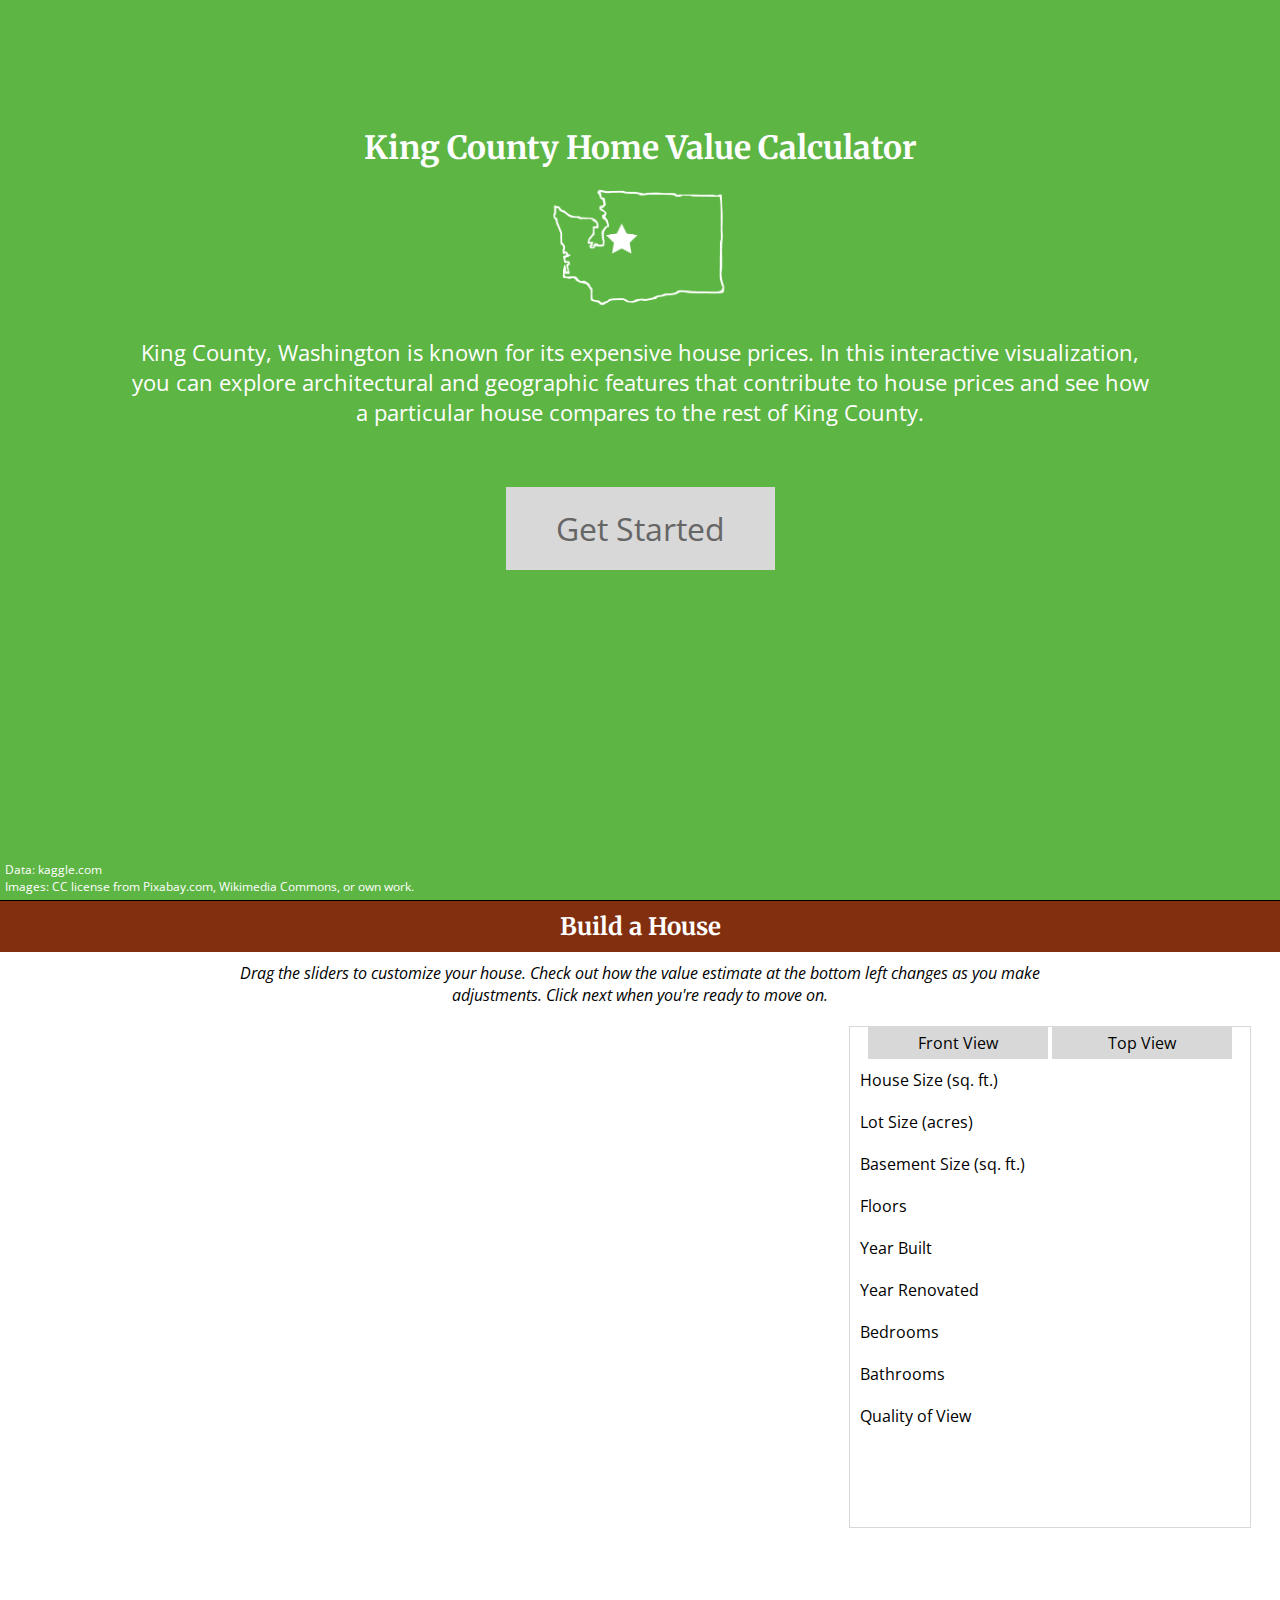
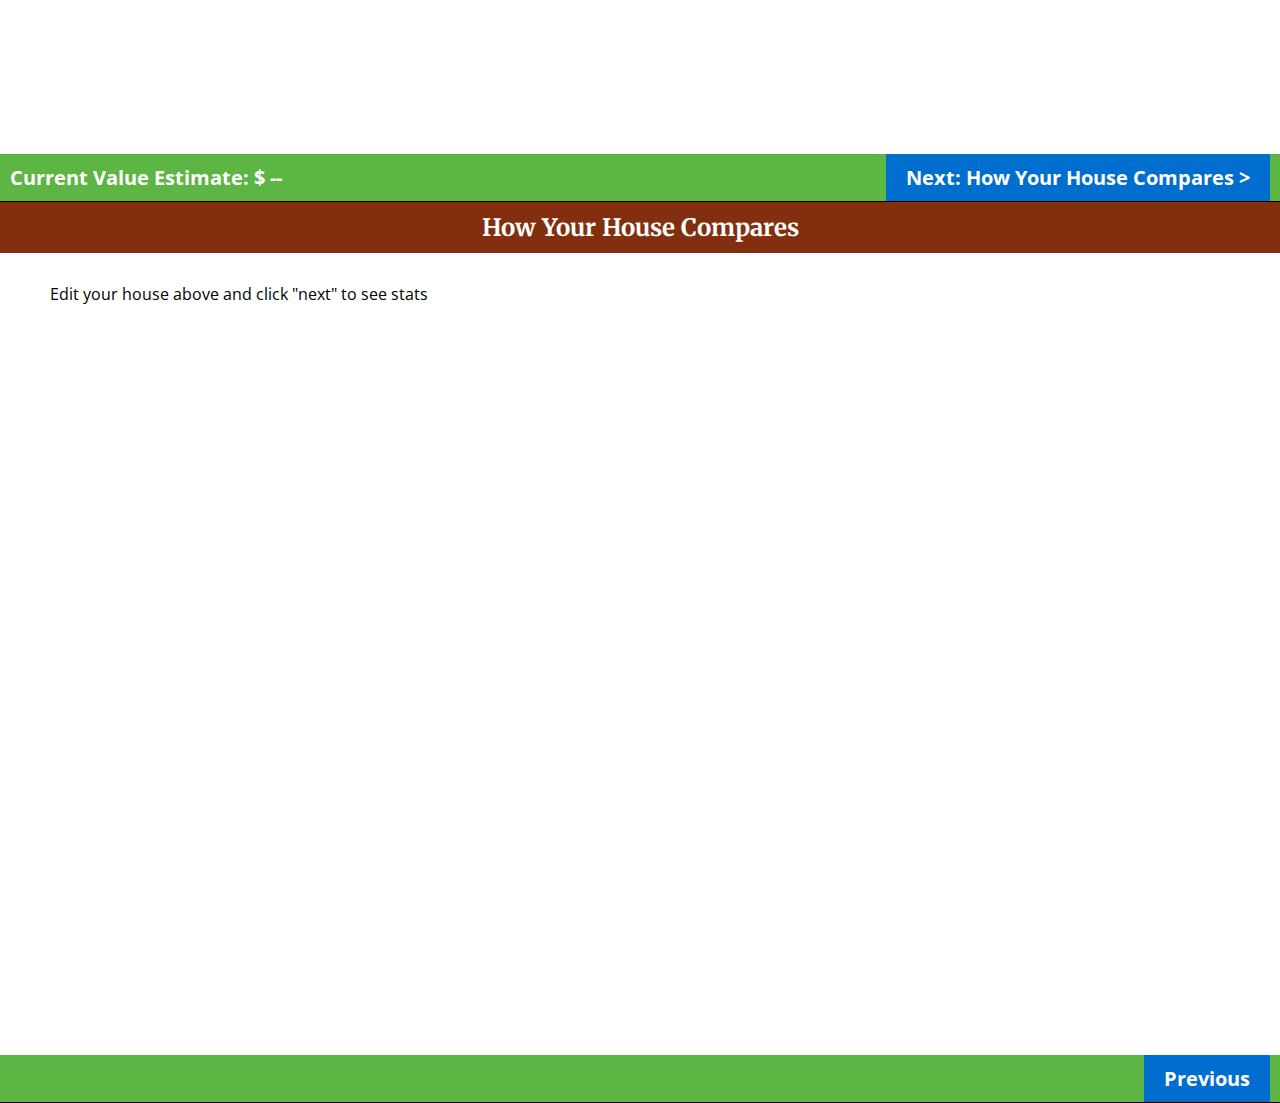
==== house-price-calculator/index.html @ 0f9467f8 "Added files" ====
<!DOCTYPE html>
<html>
<head>
	<title>King County House Price Calculator</title>
	<link rel="stylesheet" type="text/css" href="css/style.css">
	<meta charset="UTF-8">
	<script src="https://d3js.org/d3.v4.min.js"></script>
	<script src="http://d3js.org/topojson.v2.min.js"></script>
	<script src="https://ajax.googleapis.com/ajax/libs/jquery/3.2.0/jquery.min.js"></script>

</head>
<body>

	<div id="start" class="fullScreen">
		<h1>King County Home Value Calculator</h1>

		<img src="img/wa-08.png" alt="WA" width="200" />
		<p>King County, Washington is known for its expensive house prices. In this interactive visualization, you can explore architectural and geographic features that contribute to house prices and see how a particular house compares to the rest of King County.</p>
		<a href="#build">Get Started</a>
		<div id="credit">
			Data: kaggle.com<br>
			Images: CC license from Pixabay.com, Wikimedia Commons, or own work.
		</div>
	</div>

	<div id="build" class="fullScreen">
		<div class="header"><h2>Build a House</h2></div>
		<p class="subtitle">Drag the sliders to customize your house. Check out how the value estimate at the bottom left changes as you make adjustments. Click next when you're ready to move on.</p>
		<div class="container">
			<svg id="front" height="500px" width="800px"></svg>
			<svg id="top" height="500px" width="800px"></svg>
			<div class="controls">
				<div class="buttons">
					<div data-view="front">Front View</div>
					<div data-view="top">Top View</div>
				</div>
				<div class="slider">
					House Size (sq. ft.)
					<div class="input" id="sqft_living15"></div>
				</div>

				<div class="slider">
					Lot Size (acres)
					<div class="input" id="sqft_lot15"></div>
				</div>

				<div class="slider">
					Basement Size (sq. ft.)
					<div class="input" id="sqft_basement"></div>
				</div>

				<div class="slider">
					Floors
					<div class="input" id="floors"></div>
				</div>

				<div class="slider">
					Year Built
					<div class="input" id="yr_built"></div>
				</div>

				<div class="slider">
					Year Renovated
					<div class="input" id="yr_renovated"></div>
				</div>

				<div class="slider">
					Bedrooms
					<div class="input" id="bedrooms"></div>
				</div>

				<div class="slider">
					Bathrooms
					<div class="input" id="bathrooms">
					</div>
				</div>

				<div class="slider">
					Quality of View
					<div class="input" id="view"></div>
				</div>
			</div>
		</div>

		<div class="footer">
			<div id="priceEstimate">Current Value Estimate: $ --</div>
			<div class="footerButtons">
				<a href="#result" class="nextButton" id="toResult">Next: How Your House Compares ></a>
			</div>
		</div>
	</div>

	<div id="result" class="fullScreen">
		<div class="header"><h2>How Your House Compares</h2></div>

		<div class="wrapper">
			<div id="houseStats">
				Edit your house above and click "next" to see stats
			</div>

			<div id="histograms"></div>
		</div>

		<div class="footer">
			<div class="footerButtons">
				<a href="#build" class="nextButton">Previous</a>
			</div>
		</div>
	</div>

<script src="js/script.js"></script>

</body>
</html>
---- house-price-calculator/css/style.css ----
@import url('https://fonts.googleapis.com/css?family=Merriweather:400,700');
@import url('https://fonts.googleapis.com/css?family=Open+Sans');

html, body {
	margin: 0;
	font-family: "Open Sans", sans-serif;
}

h1, h2, h3, h4, h5, h6 {
	font-family: "Merriweather";
	margin: 0;
}

.fullScreen {
	width: 100%;
	min-height: 100vh;
	border-bottom: 1px solid #000;
	position: relative;
	overflow: hidden;
}

#start {
	background-color: #5db544;
	color: #fff;
	text-align: center;
	overflow: hidden;
}

#start h1 {
	margin-top: 10%;
}

#start p {
	margin: 10px 10% 80px 10%;
	font-size: 22px;
}

#start a {
	padding: 20px 50px;
	font-size: 32px;
	background-color: #d8d8d8;
	text-decoration: none;
	color: #666;
}

#start a:hover {
	background-color: #666;
	color: #d8d8d8;
	transition: background-color 0.5s ease, color 0.5s ease;
}

.header {
	width: 100%;
	background-color: #822f10;
	text-align: center;
	color: #fff;
	padding: 10px 0;
}

.footer {
	position: absolute;
	bottom: 0;
	width: 100%;
	background-color: #5db544;
	color: #fff;
	font-size: 20px;
	font-weight: bold;
}

#priceEstimate {
	float: left;
	padding: 10px;
}

.footerButtons {
	float: right;
	display: inline-block;
}

.nextButton {
	display: inline-block;
	margin-right: 10px;
	background-color: #006ece;
	color: #fff;
	text-decoration: none;
	padding: 10px 20px;
}

.nextButton:hover {
	background-color: #0281ef;
	transition: background-color 0.5s ease;
}

.tabs {
	width: 100%;
	overflow: hidden;
	position: relative;
	background-color: #d8d8d8;
	border-bottom: 2px solid #999;
}

.tab {
	text-align: center;
	width: 50%;
	float: left;
	padding: 10px 0;
	background-color: #d8d8d8;
	display: inline;
	font-size: 20px;
	cursor: pointer;
	border-radius: 20px 20px 0 0;
}

.tab:hover {
	background-color: #c8c8c8;
}

.active-tab {
	background-color: #999;
	color: #fff;
}

.container {
	margin: 0 auto;
	position: relative;
	overflow: hidden;
	max-width: 1242px;
}

#front, #top {
	float: left;
	margin: 10px;
}

#top {
	display: none;
}

.controls {
	float: left;
	width: 400px;
	height: 500px;
	border: 1px solid #d8d8d8;
	margin: 10px;
}

.slider {
	overflow: hidden;
	padding: 10px;
}

.slider p {
	display: inline-block;
	padding: 10px;
}

.input {
	float: right;
	width: 200px;
}

.input .currentValue {
	display: inline-block;
	background-color: #999;
	color: #fff;
	width: 50px;
	padding: 5px;
	margin-left: 5px;
	text-align: center;
}

.buttons{
	width: 100%;
	overflow: hidden;
	text-align: center;
}

.buttons div {
	width: 170px;
	padding: 5px;
	margin: 5px;
	position: relative;
	display: inline-block;
	background-color: #d8d8d8;
	margin: 0;
	text-align: center;
	cursor: pointer;
}

.buttons div:hover {
	background-color: #999;
	color: #fff;
}

.subtitle {
	width: 800px;
	margin: 10px auto;
	text-align: center;
	font-style: italic;
}

#result h1 {
	border-bottom: 1px solid #d8d8d8;
	margin-bottom: 10px;
}

#houseStats {
	margin: 10px;
	float: left;
}

#histograms {
	display: inline-block;
	float: right;
	width: 900px;
	margin: 10px;
}

#houseStats h2 {
	display: inline-block;
	color: #006ece;
}

.wrapper {
	max-width: 1200px;
	margin: 20px auto;
}

#credit {
	bottom: 0;
	position: absolute;
	font-size: 12px;
	text-align: left;
	padding: 5px;
}
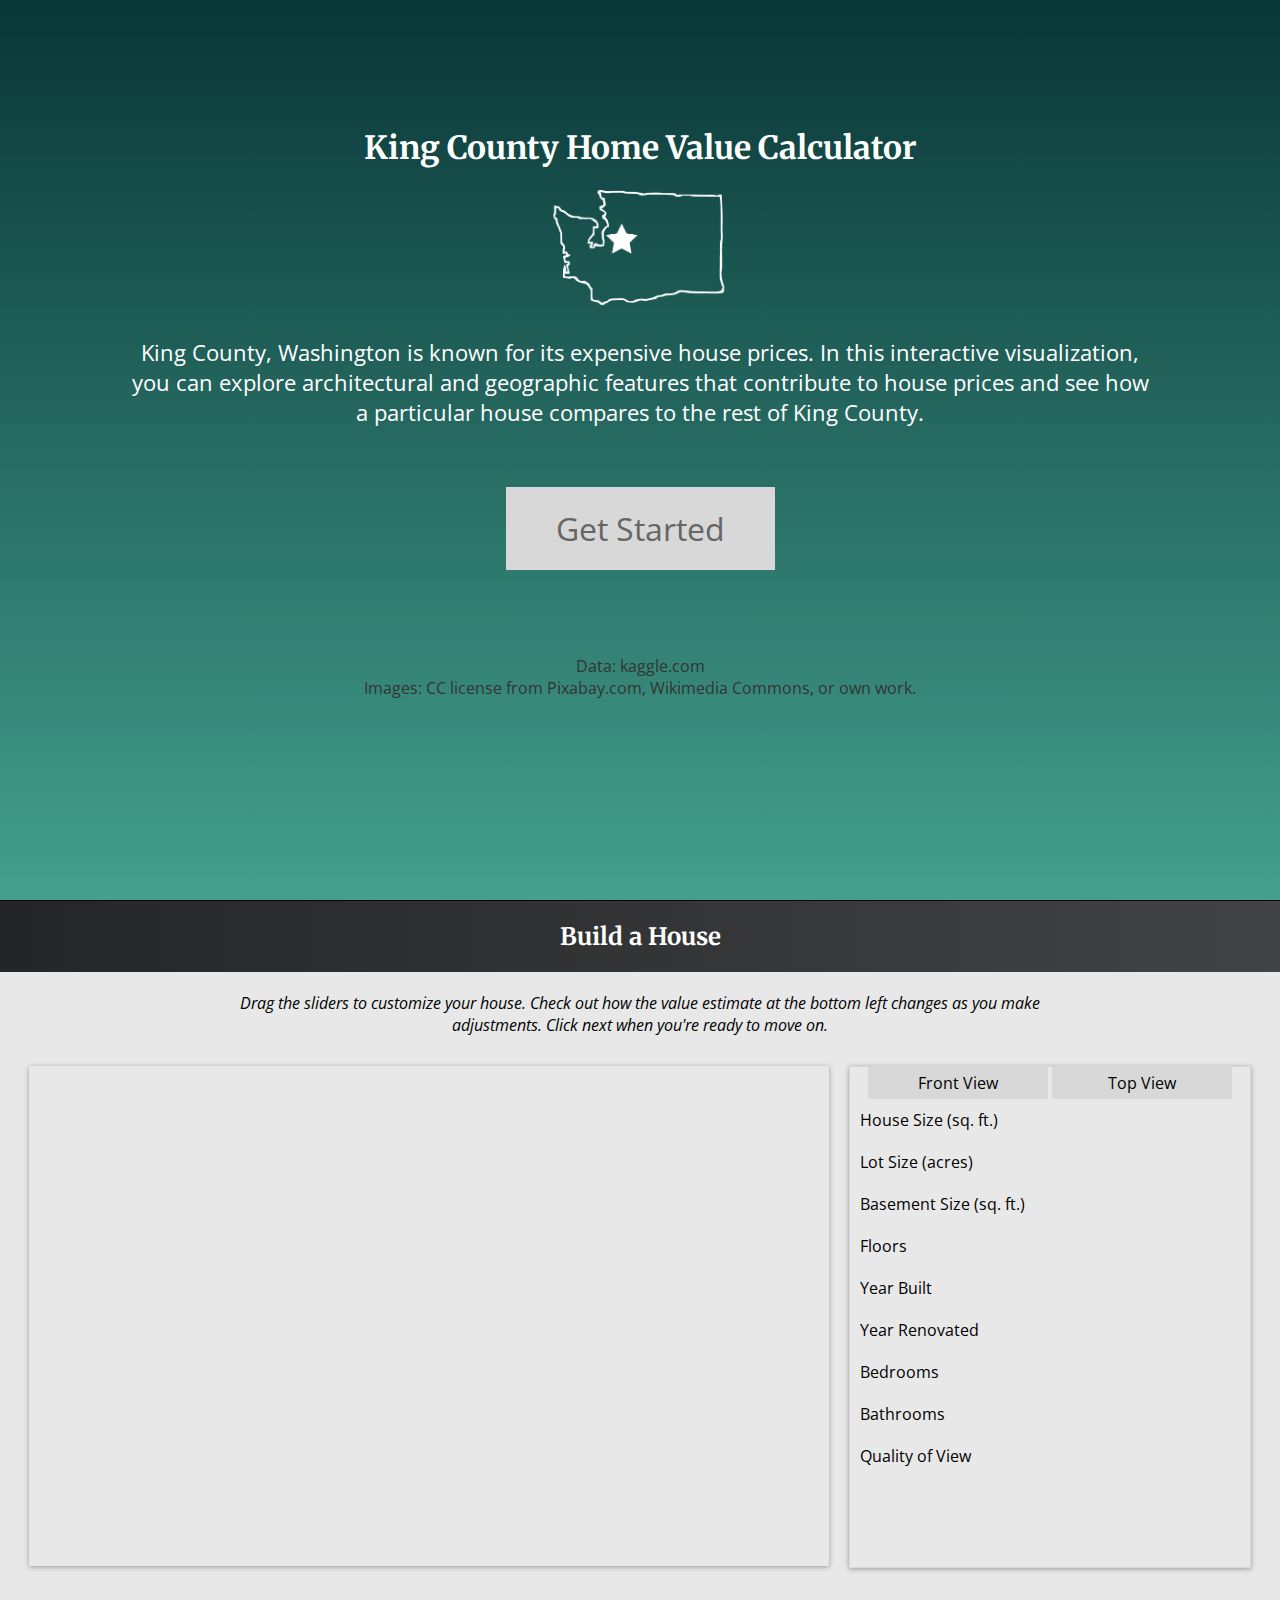
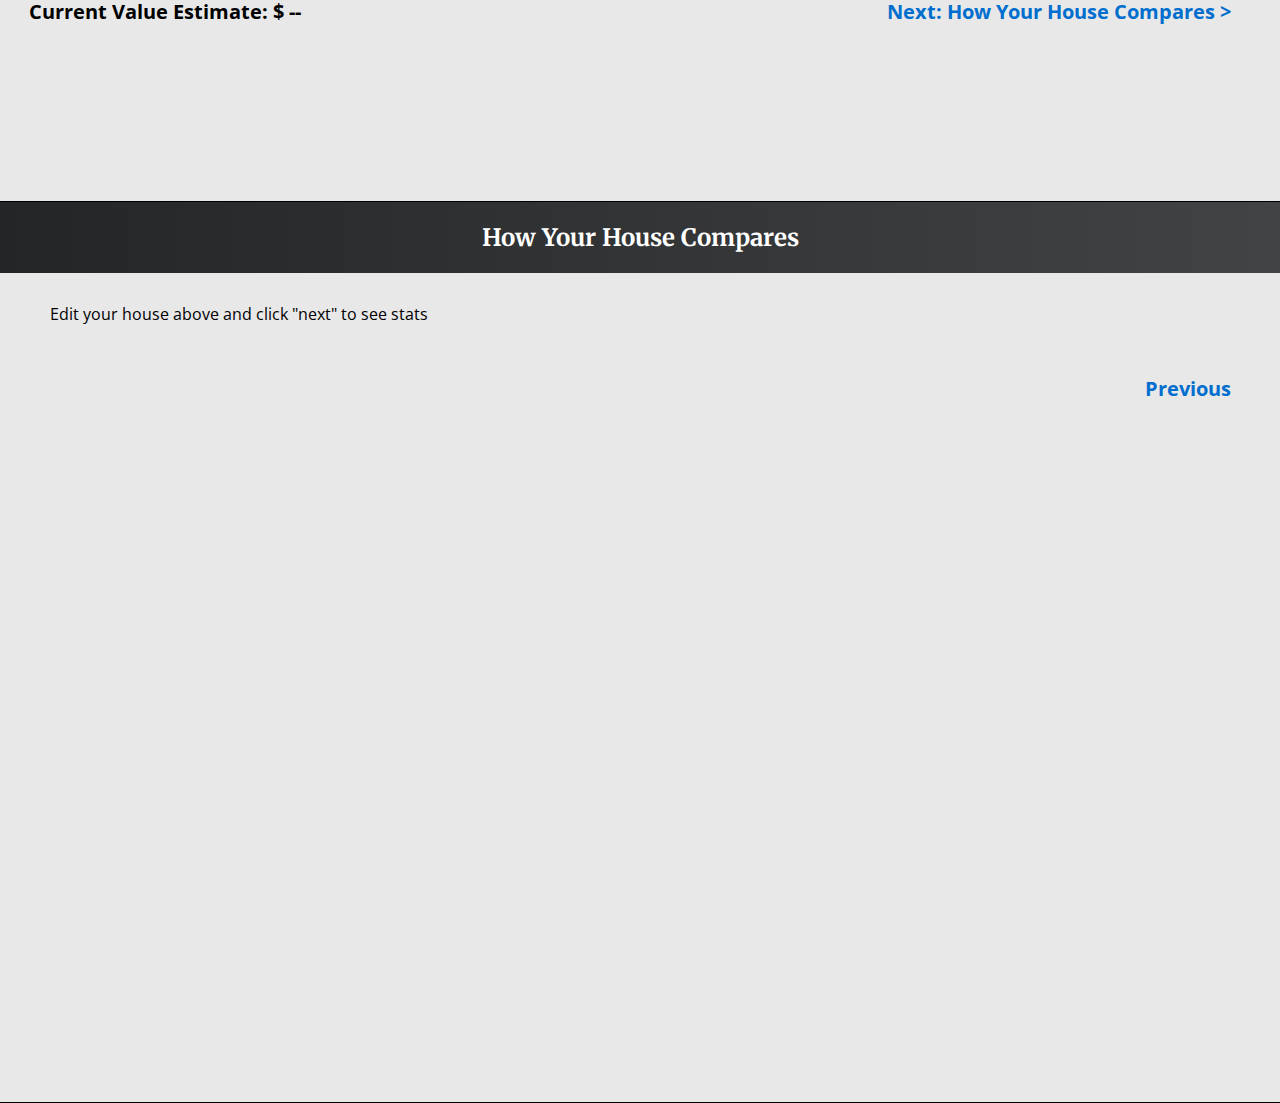
==== commit 147e2ad4: "design improvements and css cleanup" ====
--- a/house-price-calculator/index.html
+++ b/house-price-calculator/index.html
@@ -82,11 +82,9 @@
 			</div>
 		</div>
 
-		<div class="footer">
+		<div class="footer container">
 			<div id="priceEstimate">Current Value Estimate: $ --</div>
-			<div class="footerButtons">
-				<a href="#result" class="nextButton" id="toResult">Next: How Your House Compares ></a>
-			</div>
+			<a href="#result" class="nextButton" id="toResult">Next: How Your House Compares ></a>
 		</div>
 	</div>
 
@@ -101,10 +99,8 @@
 			<div id="histograms"></div>
 		</div>
 
-		<div class="footer">
-			<div class="footerButtons">
-				<a href="#build" class="nextButton">Previous</a>
-			</div>
+		<div class="footer container">
+			<a href="#build" class="nextButton">Previous</a>
 		</div>
 	</div>
 
--- a/house-price-calculator/css/style.css
+++ b/house-price-calculator/css/style.css
@@ -4,6 +4,7 @@
 html, body {
 	margin: 0;
 	font-family: "Open Sans", sans-serif;
+	background-color: #e8e8e8;
 }
 
 h1, h2, h3, h4, h5, h6 {
@@ -11,6 +12,7 @@
 	margin: 0;
 }
 
+/* Repeated components */
 .fullScreen {
 	width: 100%;
 	min-height: 100vh;
@@ -19,8 +21,52 @@
 	overflow: hidden;
 }
 
+.header {
+	width: 100%;
+	background: linear-gradient(to right, rgb(35, 37, 38), rgb(65, 67, 69));
+	text-align: center;
+	color: #fff;
+	padding: 20px 0;
+}
+
+.footer {
+	width: 100%;
+	font-size: 20px;
+	font-weight: bold;
+	padding-bottom: 10px;
+}
+
+.container {
+	margin: 0 auto;
+	position: relative;
+	overflow: hidden;
+	max-width: 1242px;
+	min-width: 1140px;
+}
+
+.footerButtons {
+	float: right;
+	display: inline-block;
+	overflow: show;
+}
+
+.nextButton {
+	display: inline-block;
+	margin-right: 10px;
+	color: #006ece;
+	text-decoration: none;
+	padding: 20px;
+	float: right;
+}
+
+.wrapper {
+	max-width: 1200px;
+	margin: 20px auto;
+}
+
+/* Start Screen */
 #start {
-	background-color: #5db544;
+	background: linear-gradient(to top, rgb(68, 160, 141), rgb(9, 54, 55));
 	color: #fff;
 	text-align: center;
 	overflow: hidden;
@@ -43,93 +89,30 @@
 	color: #666;
 }
 
-#start a:hover {
-	background-color: #666;
-	color: #d8d8d8;
-	transition: background-color 0.5s ease, color 0.5s ease;
-}
-
-.header {
-	width: 100%;
-	background-color: #822f10;
-	text-align: center;
-	color: #fff;
-	padding: 10px 0;
-}
-
-.footer {
-	position: absolute;
-	bottom: 0;
-	width: 100%;
-	background-color: #5db544;
-	color: #fff;
-	font-size: 20px;
-	font-weight: bold;
-}
-
+#start a:hover, .nextButton:hover {
+	background-color: #f96800;
+	color: #fff;
+	box-shadow: 0px 1px 5px #666;
+	transition: background-color 0.25s ease, color 0.25s ease, box-shadow 0.25s ease;
+}
+
+#credit {
+	padding: 5px;
+	margin-top: 100px;
+	color: #333;
+}
+
+
+/* Build Screen */
 #priceEstimate {
 	float: left;
-	padding: 10px;
-}
-
-.footerButtons {
-	float: right;
-	display: inline-block;
-}
-
-.nextButton {
-	display: inline-block;
-	margin-right: 10px;
-	background-color: #006ece;
-	color: #fff;
-	text-decoration: none;
-	padding: 10px 20px;
-}
-
-.nextButton:hover {
-	background-color: #0281ef;
-	transition: background-color 0.5s ease;
-}
-
-.tabs {
-	width: 100%;
-	overflow: hidden;
-	position: relative;
-	background-color: #d8d8d8;
-	border-bottom: 2px solid #999;
-}
-
-.tab {
-	text-align: center;
-	width: 50%;
-	float: left;
-	padding: 10px 0;
-	background-color: #d8d8d8;
-	display: inline;
-	font-size: 20px;
-	cursor: pointer;
-	border-radius: 20px 20px 0 0;
-}
-
-.tab:hover {
-	background-color: #c8c8c8;
-}
-
-.active-tab {
-	background-color: #999;
-	color: #fff;
-}
-
-.container {
-	margin: 0 auto;
-	position: relative;
-	overflow: hidden;
-	max-width: 1242px;
+	padding: 20px 10px;
 }
 
 #front, #top {
 	float: left;
 	margin: 10px;
+	box-shadow: 0px 1px 5px #999;
 }
 
 #top {
@@ -142,6 +125,7 @@
 	height: 500px;
 	border: 1px solid #d8d8d8;
 	margin: 10px;
+	box-shadow: 0px 1px 5px #999;
 }
 
 .slider {
@@ -194,11 +178,12 @@
 
 .subtitle {
 	width: 800px;
-	margin: 10px auto;
+	margin: 20px auto;
 	text-align: center;
 	font-style: italic;
 }
 
+/* Result Screen */
 #result h1 {
 	border-bottom: 1px solid #d8d8d8;
 	margin-bottom: 10px;
@@ -221,16 +206,5 @@
 	color: #006ece;
 }
 
-.wrapper {
-	max-width: 1200px;
-	margin: 20px auto;
-}
-
-#credit {
-	bottom: 0;
-	position: absolute;
-	font-size: 12px;
-	text-align: left;
-	padding: 5px;
-}
-
+
+
